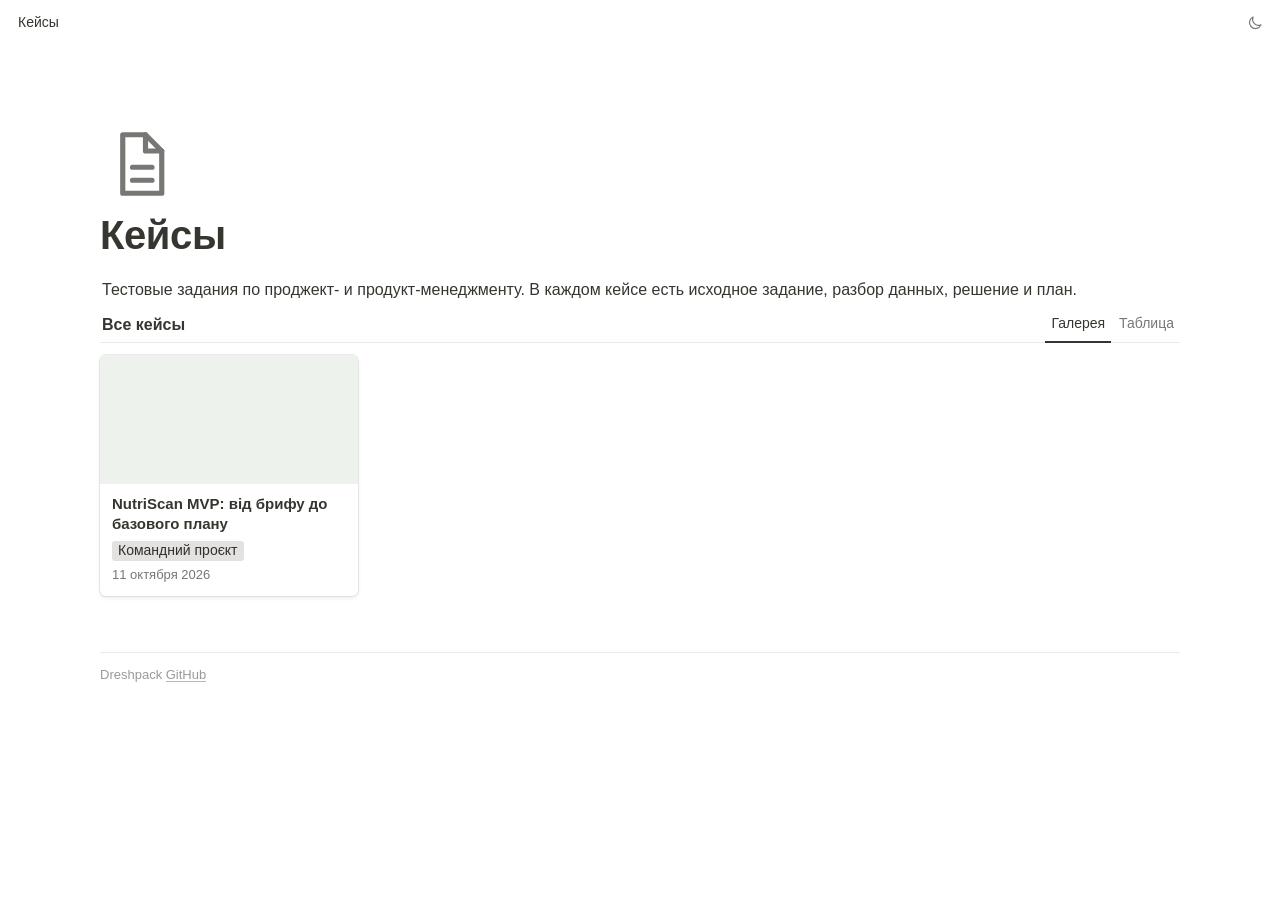
==== index.html @ 2cac2e12 "Кейс NutriScan MVP: обзор і чотири домашні завдання Co-Authored-By: Claude Opus 5.5 <noreply@anthrop" ====
<!doctype html>
<html lang="ru">
<head>
<meta charset="utf-8">
<meta name="viewport" content="width=device-width, initial-scale=1">
<title>Кейсы · Dreshpack</title>
<meta name="description" content="Тестовые задания по проджект- и продукт-менеджменту.">
<meta name="robots" content="noindex">
<meta property="og:title" content="Кейсы">
<meta property="og:description" content="Тестовые задания по проджект- и продукт-менеджменту.">
<link rel="icon" href="data:image/svg+xml,%3Csvg xmlns='http://www.w3.org/2000/svg' viewBox='0 0 24 24' fill='none' stroke='%23787774' stroke-width='2' stroke-linecap='round' stroke-linejoin='round'%3E%3Cpath d='M7 3h7l5 5v13H7z'/%3E%3Cpath d='M14 3v5h5'/%3E%3C/svg%3E">
<link rel="stylesheet" href="assets/case.css">
<script>try{var t=localStorage.getItem("case-theme");if(t==="dark"||t==="light")document.documentElement.setAttribute("data-theme",t)}catch(e){}</script>
<script defer src="assets/case.js"></script>
</head>
<body>
<header class="topbar">
  <nav class="crumbs" aria-label="Навигация"><span aria-current="page">Кейсы</span></nav>
  <button class="icon-btn" type="button" data-theme-toggle aria-label="Тёмная тема"></button>
</header>
<main class="page wide">
  <div class="page-icon c-gray" data-icon="doc"></div>
  <h1 class="page-title">Кейсы</h1>
  <article class="page-body">
    <p>Тестовые задания по проджект- и продукт-менеджменту. В каждом кейсе есть исходное задание, разбор данных, решение и план.</p>
    <section data-views>
      <div class="db-head">
        <div class="db-title">Все кейсы</div>
        <div class="db-views" role="group" aria-label="Представления">
          <button type="button" data-view-btn="gallery" aria-pressed="true">Галерея</button>
          <button type="button" data-view-btn="table" aria-pressed="false">Таблица</button>
        </div>
      </div>
      <div data-view="gallery"><div class="gallery">
<a class="gallery-card" href="nutriscan/"><div class="gallery-cover"><div style="width:100%;height:100%;background:var(--bg-green)"></div></div><div class="gallery-body"><div class="gallery-title">NutriScan MVP: від брифу до базового плану</div><div class="gallery-meta"><span class="tag" data-color="gray">Командний проєкт</span><span>11 октября 2026</span></div></div></a>
      </div></div>
      <div data-view="table" hidden><div class="db"><div class="db-scroll"><table>
        <thead><tr><th>Кейс</th><th>Роль</th><th>Компания</th><th>Темы</th><th aria-sort="descending">Дата</th></tr></thead>
        <tbody>
<tr><td class="title"><a href="nutriscan/">NutriScan MVP: від брифу до базового плану</a></td><td><span class="tag" data-color="gray">Командний проєкт</span></td><td>Курс DAO PM UA 027</td><td><span class="tag">Lean Canvas</span> <span class="tag">Traceability</span> <span class="tag">WBS і Gantt</span> <span class="tag">Roadmap</span> </td><td data-value="20261011">11 октября 2026</td></tr>
        </tbody></table></div><div class="db-foot"></div></div></div>
    </section>
    <footer class="page-foot">Dreshpack <a href="https://github.com/Dreshpack">GitHub</a></footer>
  </article>
</main>
</body>
</html>
---- assets/case.css ----
/* Рабочее пространство — общий стиль всех страниц кейсов.
   Похож на публичную страницу Notion: обложка, свойства страницы, блоки, таблицы-базы.
   Цвета только через токены ниже; тёмная тема переопределяет токены. */

:root{
  --bg:#FFFFFF; --fg:#37352F; --muted:#787774; --faint:#9B9A97;
  --line:#E9E9E7; --line-strong:#D3D2CE; --hover:rgba(55,53,47,.06); --pressed:rgba(55,53,47,.12);
  --surface:#F7F7F5; --callout:#F1F1EF; --card:#FFFFFF;
  --card-shadow:0 0 0 1px rgba(15,15,15,.08),0 2px 4px rgba(15,15,15,.08);
  --code-bg:rgba(135,131,120,.15); --code-fg:#EB5757;
  --link-line:rgba(55,53,47,.35); --accent:#2383E2; --on-accent:#FFFFFF; --select:rgba(35,131,226,.14);

  --c-default:#37352F; --c-gray:#787774; --c-brown:#9F6B53; --c-orange:#D9730D; --c-yellow:#CB912F;
  --c-green:#448361; --c-blue:#337EA9; --c-purple:#9065B0; --c-pink:#C14C8A; --c-red:#D44C47;

  --tag-fg-default:#32302C; --tag-default:#E3E2E0;
  --tag-gray:#E3E2E0; --tag-brown:#EEE0DA; --tag-orange:#FADEC9; --tag-yellow:#FDECC8; --tag-green:#DBEDDB;
  --tag-blue:#D3E5EF; --tag-purple:#E8DEEE; --tag-pink:#F5E0E9; --tag-red:#FFE2DD;
  --tag-fg-gray:#32302C; --tag-fg-brown:#442A1E; --tag-fg-orange:#49290E; --tag-fg-yellow:#402C1B; --tag-fg-green:#1C3829;
  --tag-fg-blue:#183347; --tag-fg-purple:#412454; --tag-fg-pink:#4C2337; --tag-fg-red:#5D1715;

  --bg-gray:#F1F1EF; --bg-brown:#F4EEEE; --bg-orange:#FBECDD; --bg-yellow:#FBF3DB; --bg-green:#EDF3EC;
  --bg-blue:#E7F3F8; --bg-purple:#F6F3F9; --bg-pink:#FAF1F5; --bg-red:#FDEBEC;

  --sticky-bg:#F7E07A; --sticky-light-bg:#FFF4B8; --sticky-fg:#33300E;
  --font:ui-sans-serif,-apple-system,BlinkMacSystemFont,"Segoe UI Variable Text","Segoe UI",Helvetica,Arial,sans-serif;
  --font-serif:"Lyon-Text",Georgia,ui-serif,serif;
  --font-mono:"SFMono-Regular",Menlo,Consolas,"PT Mono","Liberation Mono",Courier,monospace;
  --page:708px; --page-wide:1080px; --gutter:96px;
  color-scheme:light;
}
/* Тёмная тема включается только кнопкой в шапке: по умолчанию стиль светлый, как выбран. */
:root[data-theme="dark"]{
  --bg:#191919; --fg:#D4D4D4; --muted:#9B9B9B; --faint:#7F7F7F;
  --line:#2F2F2F; --line-strong:#3F3F3F; --hover:rgba(255,255,255,.055); --pressed:rgba(255,255,255,.1);
  --surface:#202020; --callout:#252525; --card:#252525;
  --card-shadow:0 0 0 1px rgba(255,255,255,.08),0 2px 4px rgba(0,0,0,.3);
  --code-bg:rgba(135,131,120,.15); --code-fg:#FF7369;
  --link-line:rgba(255,255,255,.35); --select:rgba(35,131,226,.28);
  --c-default:#D4D4D4; --c-gray:#9B9B9B; --c-brown:#BA856F; --c-orange:#C77D48; --c-yellow:#CA9849;
  --c-green:#529E72; --c-blue:#379AD3; --c-purple:#9D68D3; --c-pink:#D15796; --c-red:#DF5452;
  --tag-fg-default:#E6E6E5; --tag-default:#373737;
  --tag-gray:#5A5A5A; --tag-brown:#603B2C; --tag-orange:#854C1D; --tag-yellow:#89632A; --tag-green:#2B593F;
  --tag-blue:#28456C; --tag-purple:#492F64; --tag-pink:#69314C; --tag-red:#6E3630;
  --tag-fg-gray:#E6E6E5; --tag-fg-brown:#E6E6E5; --tag-fg-orange:#E6E6E5; --tag-fg-yellow:#E6E6E5; --tag-fg-green:#E6E6E5;
  --tag-fg-blue:#E6E6E5; --tag-fg-purple:#E6E6E5; --tag-fg-pink:#E6E6E5; --tag-fg-red:#E6E6E5;
  --bg-gray:#2F2F2F; --bg-brown:#4A3228; --bg-orange:#5C3B23; --bg-yellow:#564328; --bg-green:#243D30;
  --bg-blue:#143A4E; --bg-purple:#3C2D49; --bg-pink:#4E2C3C; --bg-red:#522E2A;
  color-scheme:dark;
}

*,*::before,*::after{box-sizing:border-box}
html{-webkit-text-size-adjust:100%}
body{margin:0;background:var(--bg);color:var(--fg);font:16px/1.5 var(--font);-webkit-font-smoothing:antialiased}
::selection{background:var(--select)}
:focus-visible{outline:2px solid var(--accent);outline-offset:2px;border-radius:3px}
img{max-width:100%}
[hidden]{display:none!important}
@media (prefers-reduced-motion: reduce){*{transition:none!important;animation:none!important}}

/* top bar */
.topbar{position:sticky;top:0;z-index:20;height:45px;display:flex;align-items:center;justify-content:space-between;gap:8px;padding:0 12px;background:var(--bg);font-size:14px}
.crumbs{display:flex;align-items:center;gap:2px;min-width:0}
.crumbs a,.crumbs span{display:inline-flex;align-items:center;gap:6px;padding:2px 6px;border-radius:4px;color:var(--fg);text-decoration:none;white-space:nowrap;overflow:hidden;text-overflow:ellipsis;min-width:0}
.crumbs a:hover{background:var(--hover)}
.crumbs a{flex:none}
.crumbs .sep{color:var(--faint);padding:0 1px}
.crumbs img,.crumbs svg{width:18px;height:18px;flex:none;border-radius:3px}
.icon-btn{display:inline-grid;place-items:center;width:28px;height:28px;border:0;border-radius:4px;background:none;color:var(--muted);cursor:pointer}
.icon-btn:hover{background:var(--hover);color:var(--fg)}
.icon-btn svg{width:18px;height:18px}

/* cover and page header */
.cover{height:min(30vh,36vw);min-height:110px;max-height:280px;background:var(--surface);overflow:hidden}
.cover img{display:block;width:100%;height:100%;object-fit:cover}
.page{max-width:calc(var(--page) + 2 * var(--gutter));margin:0 auto;padding:0 var(--gutter) 120px}
.page.wide{max-width:calc(var(--page-wide) + 2 * var(--gutter))}
@media (max-width:900px){:root{--gutter:24px}}
@media (max-width:480px){:root{--gutter:16px}}
.page-icon{display:block;width:78px;height:78px;margin:80px 0 8px;border-radius:6px}
.cover + .page .page-icon{margin-top:-40px;position:relative}
.page-icon svg,.page-icon img{width:100%;height:100%;display:block;border-radius:6px}
.page-title{font-size:40px;line-height:1.2;font-weight:700;margin:6px 0 4px;letter-spacing:-.01em;text-wrap:balance;overflow-wrap:anywhere}
.cover + .page .page-title,.page-icon + .page-title{margin-top:4px}
.page > .page-title:first-child{margin-top:80px}
@media (max-width:600px){.page-title{font-size:32px}}

/* page properties */
.props{margin:10px 0 0;padding:0 0 12px;border-bottom:1px solid var(--line);font-size:14px}
.prop{display:grid;grid-template-columns:minmax(110px,160px) minmax(0,1fr);align-items:start;min-height:34px}
.prop dt{display:flex;align-items:center;gap:6px;color:var(--muted);padding:6px 6px 6px 2px}
.prop dt svg{width:16px;height:16px;flex:none;opacity:.8}
.prop dd{margin:0;padding:6px 8px;display:flex;flex-wrap:wrap;gap:4px 6px;align-items:center;min-width:0}
.prop dd a{color:var(--fg)}

/* blocks */
.page-body{padding-top:12px}
.page-body p{margin:2px 0;padding:3px 2px;max-width:100%}
.page-body h2,.page-body h3,.page-body h4{font-weight:600;line-height:1.3;margin:1.6em 0 4px;padding:3px 2px;text-wrap:balance;scroll-margin-top:56px}
.page-body h2{font-size:24px}
.page-body h3{font-size:20px;margin-top:1.2em}
.page-body h4{font-size:16px;margin-top:1em}
.page-body > :first-child{margin-top:0}
.page-body ul,.page-body ol{margin:2px 0;padding-left:1.7em}
.page-body li{padding:3px 0}
.page-body li::marker{color:var(--fg)}
.page-body ul ul{list-style-type:circle}
.page-body ul ul ul{list-style-type:square}
.muted{color:var(--muted)}
.small{font-size:14px}
a{color:inherit;text-decoration:underline;text-decoration-color:var(--link-line);text-underline-offset:2px}
a:hover{text-decoration-color:currentColor}
code{font-family:var(--font-mono);font-size:85%;background:var(--code-bg);color:var(--code-fg);border-radius:4px;padding:.2em .4em}
pre.code{font-family:var(--font-mono);font-size:14px;background:var(--surface);border-radius:4px;padding:28px 24px;overflow-x:auto;line-height:1.6;tab-size:2}
mark{background:var(--bg-yellow);color:inherit;border-radius:2px;padding:0 1px}
.c-gray{color:var(--c-gray)} .c-brown{color:var(--c-brown)} .c-orange{color:var(--c-orange)} .c-yellow{color:var(--c-yellow)}
.c-green{color:var(--c-green)} .c-blue{color:var(--c-blue)} .c-purple{color:var(--c-purple)} .c-pink{color:var(--c-pink)} .c-red{color:var(--c-red)}
hr{border:0;border-top:1px solid var(--line);margin:14px 2px}
blockquote{margin:6px 0;padding:3px 2px 3px 14px;border-left:3px solid currentColor;font-size:1.2em;line-height:1.5}
blockquote p{margin:0;padding:0}
blockquote cite{display:block;margin-top:6px;font-size:14px;font-style:normal;color:var(--muted)}

/* callout */
.callout{display:flex;gap:10px;margin:6px 0;padding:16px 16px 16px 12px;border-radius:4px;background:var(--callout)}
.callout-icon{flex:none;width:22px;height:22px;margin-top:1px;color:var(--fg)}
.callout-icon svg{width:22px;height:22px;display:block}
.callout-body{min-width:0;flex:1}
.callout-body > *{margin:0;padding:0}
.callout-body > * + *{margin-top:6px}
.callout[data-color="gray"]{background:var(--bg-gray)} .callout[data-color="brown"]{background:var(--bg-brown)}
.callout[data-color="orange"]{background:var(--bg-orange)} .callout[data-color="yellow"]{background:var(--bg-yellow)}
.callout[data-color="green"]{background:var(--bg-green)} .callout[data-color="blue"]{background:var(--bg-blue)}
.callout[data-color="purple"]{background:var(--bg-purple)} .callout[data-color="pink"]{background:var(--bg-pink)}
.callout[data-color="red"]{background:var(--bg-red)}

/* toggle */
details.toggle{margin:2px 0}
details.toggle > summary{display:flex;align-items:flex-start;gap:4px;padding:3px 2px;cursor:pointer;list-style:none;border-radius:4px}
details.toggle > summary::-webkit-details-marker{display:none}
details.toggle > summary::before{content:"";flex:none;width:22px;height:24px;background:currentColor;
  -webkit-mask:url("data:image/svg+xml,%3Csvg xmlns='http://www.w3.org/2000/svg' viewBox='0 0 24 24'%3E%3Cpath d='M9 7l6 5-6 5z'/%3E%3C/svg%3E") center/18px no-repeat;
  mask:url("data:image/svg+xml,%3Csvg xmlns='http://www.w3.org/2000/svg' viewBox='0 0 24 24'%3E%3Cpath d='M9 7l6 5-6 5z'/%3E%3C/svg%3E") center/18px no-repeat;
  transition:transform .15s ease}
details.toggle[open] > summary::before{transform:rotate(90deg)}
details.toggle > summary:hover{background:var(--hover)}
details.toggle > .toggle-body{padding-left:26px}
details.toggle.h2 > summary{font-size:24px;font-weight:600;margin-top:1.4em}
details.toggle.h3 > summary{font-size:20px;font-weight:600;margin-top:1em}

/* columns */
.columns{display:grid;grid-template-columns:repeat(var(--cols,2),minmax(0,1fr));gap:8px 46px;margin:4px 0}
@media (max-width:720px){.columns{grid-template-columns:minmax(0,1fr)}}

/* table of contents */
nav.toc{margin:4px 0}
nav.toc a{display:block;padding:4px 2px;color:var(--muted);text-decoration:underline;text-decoration-color:var(--line-strong);font-size:14px;border-radius:3px}
nav.toc a:hover{background:var(--hover)}
nav.toc a.lvl-3{padding-left:24px}

/* images */
figure{margin:8px 0}
figure.image img{display:block;border-radius:4px;width:100%;height:auto}
figcaption{font-size:14px;color:var(--muted);padding:6px 2px 0}

/* tags and status */
.tag{display:inline-flex;align-items:center;height:20px;padding:0 6px;border-radius:3px;font-size:14px;line-height:1.2;white-space:nowrap;background:var(--tag-default);color:var(--tag-fg-default)}
.tag[data-color="gray"]{background:var(--tag-gray);color:var(--tag-fg-gray)}
.tag[data-color="brown"]{background:var(--tag-brown);color:var(--tag-fg-brown)}
.tag[data-color="orange"]{background:var(--tag-orange);color:var(--tag-fg-orange)}
.tag[data-color="yellow"]{background:var(--tag-yellow);color:var(--tag-fg-yellow)}
.tag[data-color="green"]{background:var(--tag-green);color:var(--tag-fg-green)}
.tag[data-color="blue"]{background:var(--tag-blue);color:var(--tag-fg-blue)}
.tag[data-color="purple"]{background:var(--tag-purple);color:var(--tag-fg-purple)}
.tag[data-color="pink"]{background:var(--tag-pink);color:var(--tag-fg-pink)}
.tag[data-color="red"]{background:var(--tag-red);color:var(--tag-fg-red)}
.status{border-radius:10px;padding:0 8px 0 7px;gap:5px}
.status::before{content:"";width:8px;height:8px;border-radius:50%;background:currentColor;opacity:.75}

/* metrics */
.metrics{display:grid;grid-template-columns:repeat(auto-fit,minmax(170px,1fr));gap:8px;margin:8px 0}
.metric{background:var(--surface);border-radius:4px;padding:12px 14px;min-width:0}
.metric-label{font-size:14px;color:var(--muted)}
.metric-value{font-size:28px;font-weight:600;line-height:1.25;margin:2px 0;font-variant-numeric:tabular-nums}
.metric-note{font-size:13px;color:var(--muted)}
.metric-note[data-trend="bad"]{color:var(--c-red)}
.metric-note[data-trend="good"]{color:var(--c-green)}

/* database */
.db{margin:12px 0 8px}
.db-head{display:flex;flex-wrap:wrap;align-items:center;justify-content:space-between;gap:6px 16px;border-bottom:1px solid var(--line);margin-bottom:0}
.db-title{font-size:16px;font-weight:600;padding:4px 2px}
.db-views{display:flex;flex-wrap:wrap;gap:2px}
.db-views button{font:inherit;font-size:14px;color:var(--muted);background:none;border:0;padding:6px 6px 7px;margin-bottom:-1px;border-bottom:2px solid transparent;cursor:pointer;border-radius:4px 4px 0 0}
.db-views button:hover{background:var(--hover)}
.db-views button[aria-pressed="true"]{color:var(--fg);border-bottom-color:var(--fg)}
.db-scroll{overflow-x:auto}
.db table{width:100%;border-collapse:collapse;font-size:14px;min-width:560px}
.db th,.db td{border:1px solid var(--line);padding:7px 8px;text-align:left;vertical-align:top}
.db th{color:var(--muted);font-weight:400;white-space:nowrap;padding:0;border-top:0}
.db th > button,.db th > span{display:flex;align-items:center;gap:4px;width:100%;font:inherit;color:inherit;background:none;border:0;padding:7px 8px;text-align:inherit;cursor:pointer}
.db th > span{cursor:default}
.db th > button:hover{background:var(--hover)}
.db th.num > button{justify-content:flex-end}
.db th[aria-sort="ascending"] > button::after{content:"↑";color:var(--fg)}
.db th[aria-sort="descending"] > button::after{content:"↓";color:var(--fg)}
.db th:first-child,.db td:first-child{border-left:0}
.db th:last-child,.db td:last-child{border-right:0}
.db td.title{font-weight:500}
.db td.num,.db th.num{text-align:right;font-variant-numeric:tabular-nums;white-space:nowrap}
.db tbody tr:hover td{background:var(--hover)}
.db td .bar{display:inline-block;height:6px;border-radius:3px;background:var(--c-blue);vertical-align:middle;margin-right:8px;opacity:.75}
.db-foot{font-size:12px;color:var(--faint);padding:6px 8px;letter-spacing:.02em}
.db-empty{padding:16px 8px;color:var(--muted);font-size:14px}

/* board */
.board{display:flex;gap:12px;overflow-x:auto;padding:8px 0 12px;align-items:flex-start}
.board-col{flex:1 0 210px;max-width:300px;border-radius:6px;padding:6px}
.board-col[data-color="gray"]{background:var(--bg-gray)} .board-col[data-color="blue"]{background:var(--bg-blue)}
.board-col[data-color="green"]{background:var(--bg-green)} .board-col[data-color="yellow"]{background:var(--bg-yellow)}
.board-col[data-color="orange"]{background:var(--bg-orange)} .board-col[data-color="red"]{background:var(--bg-red)}
.board-col[data-color="purple"]{background:var(--bg-purple)} .board-col[data-color="pink"]{background:var(--bg-pink)}
.board-col[data-color="brown"]{background:var(--bg-brown)}
.board-col-head{display:flex;align-items:center;gap:8px;padding:4px 4px 8px;font-size:14px}
.board-col-head .count{color:var(--muted)}
.board-card{background:var(--card);border-radius:4px;box-shadow:var(--card-shadow);padding:8px 10px;margin-bottom:8px;font-size:14px}
.board-card-title{font-weight:500;margin-bottom:4px}
.board-card .meta{display:flex;flex-wrap:wrap;gap:4px;color:var(--muted);font-size:13px}

/* chart */
figure.chart{margin:12px 0}
.chart-title{font-size:16px;font-weight:600;padding:3px 2px}
.chart-sub{font-size:14px;color:var(--muted);padding:0 2px 6px}
.chart-legend{display:flex;flex-wrap:wrap;gap:4px;margin:2px 0 6px}
.chart-legend button{display:inline-flex;align-items:center;gap:6px;font:inherit;font-size:14px;color:var(--fg);background:none;border:0;border-radius:4px;padding:3px 8px 3px 6px;cursor:pointer}
.chart-legend button:hover{background:var(--hover)}
.chart-legend button[aria-pressed="false"]{color:var(--faint)}
.chart-legend .sw{width:10px;height:10px;border-radius:2px;flex:none}
.chart-legend button[aria-pressed="false"] .sw{background:transparent!important;box-shadow:inset 0 0 0 1.5px var(--line-strong)}
.chart-plot{position:relative;width:100%}
.chart-plot svg{display:block;width:100%;height:auto;overflow:visible;font-family:var(--font)}
.chart-plot:focus-visible{outline-offset:6px}
.chart-tip{position:absolute;z-index:3;pointer-events:none;background:var(--card);color:var(--fg);box-shadow:var(--card-shadow);border-radius:6px;padding:8px 10px;font-size:13px;line-height:1.5;white-space:nowrap;transform:translate(-50%,calc(-100% - 10px))}
.chart-tip .row{display:flex;align-items:center;gap:8px}
.chart-tip .row b{margin-left:auto;padding-left:14px;font-weight:600;font-variant-numeric:tabular-nums}
.chart-tip .sw{width:8px;height:8px;border-radius:2px}
.chart-hint{font-size:13px;color:var(--faint);padding:4px 2px 0}

/* timeline */
.timeline{margin:12px 0}
.tl-scroll{overflow-x:auto}
.tl{min-width:640px;font-size:14px}
.tl-head,.tl-row{display:grid;grid-template-columns:var(--tl-label,200px) minmax(0,1fr)}
.tl-head{height:30px;align-items:center;border-bottom:1px solid var(--line);color:var(--muted);font-size:13px}
.tl-scale{position:relative;height:100%}
.tl-scale span{position:absolute;top:6px;white-space:nowrap}
.tl-body{position:relative}
.tl-row{border-bottom:1px solid var(--line);align-items:center}
.tl-label{padding:8px 12px 8px 2px;min-width:0}
.tl-track{position:relative;height:44px}
.tl-grid{position:absolute;top:0;bottom:0;border-left:1px solid var(--line);pointer-events:none}
.tl-today{position:absolute;top:0;bottom:0;border-left:2px solid var(--c-red);pointer-events:none;z-index:1}
.tl-today::before{content:"";position:absolute;top:-4px;left:-5px;width:8px;height:8px;border-radius:50%;background:var(--c-red)}
.tl-bar{position:absolute;top:9px;height:26px;display:flex;align-items:center;padding:0 8px;border:0;border-radius:4px;background:var(--card);box-shadow:var(--card-shadow);color:var(--fg);font:inherit;font-size:13px;white-space:nowrap;overflow:hidden;text-overflow:ellipsis;cursor:pointer;text-align:left;min-width:8px}
.tl-bar::before{content:"";flex:none;width:3px;align-self:stretch;margin:5px 7px 5px -3px;border-radius:2px;background:var(--bar-color,var(--c-gray))}
.tl-bar:hover{background:var(--surface)}
.tl-bar[aria-pressed="true"]{box-shadow:0 0 0 2px var(--accent)}
.tl-detail{margin-top:10px;padding:12px 14px;background:var(--surface);border-radius:4px;font-size:14px}
.tl-detail .name{font-weight:600}
.tl-detail .meta{display:flex;flex-wrap:wrap;gap:4px 12px;align-items:center;color:var(--muted);margin:4px 0}
.tl-legend{display:flex;flex-wrap:wrap;gap:14px;margin-top:8px;font-size:13px;color:var(--muted)}
.tl-legend span{display:inline-flex;align-items:center;gap:6px}
.tl-legend i{width:10px;height:10px;border-radius:2px;display:inline-block}

/* mermaid */
.diagram{margin:12px 0;padding:16px;background:var(--surface);border-radius:4px;overflow-x:auto}
.diagram .mermaid{margin:0;background:none;text-align:center;font-family:var(--font)}
.diagram figcaption{padding-top:10px}

/* gallery (home page) */
.gallery{display:grid;grid-template-columns:repeat(auto-fill,minmax(240px,1fr));gap:16px;margin:12px 0}
.gallery-card{display:flex;flex-direction:column;border-radius:6px;overflow:hidden;background:var(--card);box-shadow:var(--card-shadow);color:inherit;text-decoration:none;transition:background .12s}
.gallery-card:hover{background:var(--surface)}
.gallery-cover{aspect-ratio:16/8;background:var(--surface);overflow:hidden;max-width:100%}
.gallery-cover img{width:100%;height:100%;object-fit:cover;display:block}
.gallery-body{padding:10px 12px 12px;display:flex;flex-direction:column;gap:6px;font-size:14px}
.gallery-title{font-weight:600;font-size:15px;line-height:1.35}
.gallery-meta{display:flex;flex-wrap:wrap;gap:4px 6px;align-items:center;color:var(--muted);font-size:13px}

/* блок с текстом задания: визуально отделён от выполнения */
details.task{margin:8px 0;background:var(--bg-gray);border-radius:4px;padding:2px 8px}
details.task > summary{color:var(--muted);font-size:14px;font-weight:500;padding:6px 2px}
details.task > summary .tag{margin-left:6px}
details.task > .toggle-body{padding:0 4px 10px 26px;font-size:15px}
details.task blockquote{font-size:1em;border-left-color:var(--line-strong)}
.verbatim-note{font-size:13px;color:var(--faint);padding:2px 2px 0}
.legend-row{display:flex;flex-wrap:wrap;gap:6px 14px;align-items:center;font-size:14px;color:var(--muted)}

/* Lean Canvas стикерами, как на доске */
.lean{display:grid;grid-template-columns:repeat(10,minmax(0,1fr));gap:6px;margin:10px 0;font-size:12.5px;line-height:1.35}
.lean-cell{background:var(--card);box-shadow:var(--card-shadow);border-radius:4px;padding:10px;min-width:0;display:flex;flex-direction:column;gap:8px}
.lean-cell h4{margin:0;font-size:13px;font-weight:600;padding:0}
.lean-cell .sub{margin:6px 0 0;font-size:12px;color:var(--muted);font-weight:600}
.lean-stickies{display:flex;flex-wrap:wrap;gap:6px}
.sticky{flex:1 1 92px;min-height:64px;max-width:100%;background:var(--sticky-bg);color:var(--sticky-fg);padding:7px 8px;box-shadow:0 1px 2px rgba(0,0,0,.12);overflow-wrap:anywhere}
.sticky.light{background:var(--sticky-light-bg)}
.lean .problem{grid-column:1/3;grid-row:1/3}
.lean .solution{grid-column:3/5;grid-row:1}
.lean .metrics-cell{grid-column:3/5;grid-row:2}
.lean .uvp{grid-column:5/7;grid-row:1/3}
.lean .advantage{grid-column:7/9;grid-row:1}
.lean .channels{grid-column:7/9;grid-row:2}
.lean .segments{grid-column:9/11;grid-row:1/3}
.lean .cost{grid-column:1/6;grid-row:3}
.lean .revenue{grid-column:6/11;grid-row:3}
.lean .empty{color:var(--faint);font-style:italic}
@media (max-width:900px){
  .lean{grid-template-columns:minmax(0,1fr)}
  .lean > .lean-cell{grid-column:auto;grid-row:auto}
}

/* матрица 2×2 */
.matrix{display:grid;grid-template-columns:110px minmax(0,1fr) minmax(0,1fr);gap:4px;margin:10px 0;font-size:13px;max-width:620px}
.matrix .axis{display:flex;align-items:center;justify-content:center;text-align:center;color:var(--muted);padding:6px;background:var(--surface);border-radius:4px}
.matrix .cell{min-height:96px;background:var(--surface);border-radius:4px;padding:8px;display:flex;flex-wrap:wrap;align-content:flex-start;gap:4px}
.matrix .cell.hot{background:var(--bg-purple)}
.matrix .cell.warm{background:var(--bg-green)}
.matrix .cell .tag{white-space:normal;height:auto;min-height:20px;padding:2px 6px}
.matrix .corner{background:none}

/* переписка: вопрос и ответ рядом */
.thread{display:grid;grid-template-columns:minmax(0,1fr) minmax(0,1fr);gap:10px;margin:6px 0}
.thread .msg{background:var(--surface);border-radius:4px;padding:10px 12px;font-size:14px;line-height:1.5;min-width:0;overflow-wrap:anywhere}
.thread .msg.client{background:var(--bg-gray)}
.thread .msg-head{display:flex;flex-wrap:wrap;gap:6px;align-items:center;margin-bottom:6px;font-size:13px;color:var(--muted)}
.thread .msg p{margin:0 0 6px;padding:0}
@media (max-width:720px){.thread{grid-template-columns:minmax(0,1fr)}}

/* ---------- раскладка для компьютера: оглавление слева, текст для чтения, данные на всю ширину ---------- */
.page.layout{max-width:1380px;padding:0 48px 120px;--text:740px}
.layout-grid{display:block}
.side{display:none}
@media (min-width:1100px){
  .layout-grid{display:grid;grid-template-columns:220px minmax(0,1fr);column-gap:56px;align-items:start}
  .side{display:block;position:sticky;top:61px;max-height:calc(100vh - 80px);overflow:auto;padding:28px 0 24px;scrollbar-width:thin}
  .side .side-title{font-size:12px;font-weight:600;color:var(--faint);letter-spacing:.04em;text-transform:uppercase;padding:0 8px 6px}
  .side nav.toc a{color:var(--muted);text-decoration:none;padding:5px 8px;border-radius:4px;line-height:1.35}
  .side nav.toc a.lvl-3{padding-left:20px;font-size:13px}
  .side nav.toc a[aria-current="true"]{color:var(--fg);background:var(--hover);font-weight:500}
  .layout .page-body > nav.toc{display:none}
  .layout .page-head{padding-left:276px}
}
@media (max-width:1099px){.page.layout{padding:0 var(--gutter) 96px}}
.layout .page-body > p,
.layout .page-body > ul,
.layout .page-body > ol,
.layout .page-body > blockquote,
.layout .page-body > .callout,
.layout .page-body > details.task,
.layout .page-body > h3,
.layout .page-body > h4,
.layout .page-body > .verbatim > p,
.layout .toggle-body > p,
.layout .toggle-body > ul,
.layout .toggle-body > ol{max-width:var(--text)}
.layout .page-body > h2.section{margin-top:72px;padding-top:28px;border-top:1px solid var(--line);font-size:30px;letter-spacing:-.01em}
.layout .page-body > h2.section .eyebrow{display:block;font-size:13px;font-weight:500;color:var(--faint);letter-spacing:.02em;margin-bottom:4px}
.layout .page-body > h2{scroll-margin-top:64px}
.layout .page-body > h3{margin-top:2em}
.chips{display:flex;flex-wrap:wrap;gap:6px;margin:10px 0 6px}
.chips a{display:inline-flex;align-items:center;gap:6px;height:28px;padding:0 10px;border-radius:14px;background:var(--surface);box-shadow:inset 0 0 0 1px var(--line);color:var(--fg);text-decoration:none;font-size:13px}
.chips a:hover{background:var(--hover)}
.chips a::before{content:"";width:6px;height:6px;border-radius:50%;background:var(--c-gray)}
.layout .metrics{grid-template-columns:repeat(auto-fit,minmax(200px,1fr));gap:12px}
.layout .metric{padding:16px 18px}
.layout .metric-value{font-size:32px}

.summary-grid{display:grid;gap:12px;margin:8px 0 4px}
.summary-grid > div{min-width:0}
.summary-grid .callout{margin:0 0 10px}
.summary-grid .metrics{margin:0}
@media (min-width:1100px){
  .summary-grid{grid-template-columns:minmax(0,1.35fr) minmax(0,1fr);align-items:start}
  .summary-grid .metrics{grid-template-columns:repeat(2,minmax(0,1fr))}
}
.callout blockquote{font-size:1em}

/* многостраничный кейс: обзор + страницы разделов */
.page-eyebrow{font-size:14px;color:var(--muted);margin:2px 0 -2px}
.page.sub .page-icon{margin-top:48px}
.layout .page-body > h2{margin-top:2.2em}
@media (min-width:1100px){
  .side nav.pages{margin-bottom:22px}
  .side nav.pages a{display:block;padding:5px 8px;border-radius:4px;color:var(--muted);text-decoration:none;font-size:14px;line-height:1.35}
  .side nav.pages a:hover{background:var(--hover)}
  .side nav.pages a[aria-current="page"]{color:var(--fg);background:var(--hover);font-weight:600}
}
.hw-grid{display:grid;grid-template-columns:repeat(auto-fit,minmax(220px,1fr));gap:12px;margin:10px 0 8px}
.hw-card{display:flex;flex-direction:column;gap:6px;padding:16px 18px;border-radius:6px;background:var(--card);box-shadow:var(--card-shadow);color:inherit;text-decoration:none;transition:background .12s}
.hw-card:hover{background:var(--surface)}
.hw-num{font-size:12px;color:var(--faint);letter-spacing:.02em}
.hw-title{font-size:18px;font-weight:600;line-height:1.3}
.hw-text{font-size:14px;color:var(--muted);line-height:1.5;flex:1}
.hw-tags{display:flex;flex-wrap:wrap;gap:4px;margin-top:4px}
.hw-points{display:flex;flex-direction:column;gap:3px;font-size:13px;color:var(--fg);padding:8px 0 2px;border-top:1px solid var(--line);margin-top:4px}
.hw-points span::before{content:"";display:inline-block;width:5px;height:5px;border-radius:50%;background:var(--c-gray);margin:0 8px 2px 0;vertical-align:middle}
.pager{display:grid;grid-template-columns:1fr 1fr;gap:12px;margin:56px 0 0}
.pager a{display:flex;flex-direction:column;gap:2px;padding:12px 16px;border-radius:6px;box-shadow:inset 0 0 0 1px var(--line);color:var(--fg);text-decoration:none;font-weight:500}
.pager a:hover{background:var(--hover)}
.pager a span{font-size:12px;color:var(--faint);font-weight:400}
.pager .next{text-align:right;grid-column:2}
@media (max-width:600px){.pager{grid-template-columns:1fr}.pager .next{grid-column:1;text-align:left}}

/* просмотр картинки поверх страницы */
figure.image a{display:block;cursor:zoom-in}
dialog.lightbox{padding:0;margin:0;border:0;background:transparent;width:100vw;height:100vh;max-width:100vw;max-height:100vh;overflow:hidden}
dialog.lightbox::backdrop{background:rgba(15,15,15,.78)}
.lb-frame{position:absolute;inset:0;display:flex;align-items:center;justify-content:center;overflow:auto;padding:56px 24px 48px}
.lb-frame img{max-width:100%;max-height:100%;object-fit:contain;border-radius:4px;background:#FFFFFF;box-shadow:0 12px 40px rgba(0,0,0,.45);cursor:zoom-in}
.lb-frame.zoomed{display:block}
.lb-frame.zoomed img{max-width:none;max-height:none;cursor:zoom-out;margin:0 auto}
.lb-close{position:fixed;top:12px;right:16px;width:40px;height:40px;display:grid;place-items:center;border:0;border-radius:50%;background:rgba(255,255,255,.14);color:#FFFFFF;cursor:pointer}
.lb-close:hover{background:rgba(255,255,255,.26)}
.lb-close svg{width:22px;height:22px}
.lb-hint{position:fixed;left:50%;bottom:14px;transform:translateX(-50%);padding:5px 12px;border-radius:14px;background:rgba(0,0,0,.55);color:#FFFFFF;font-size:13px;white-space:nowrap;pointer-events:none}
@media (max-width:600px){.lb-hint{display:none}}

/* footer */
.page-foot{margin-top:56px;padding-top:12px;border-top:1px solid var(--line);font-size:13px;color:var(--faint)}

@media print{.topbar,.chart-legend,.db-views,.chart-hint{display:none}}
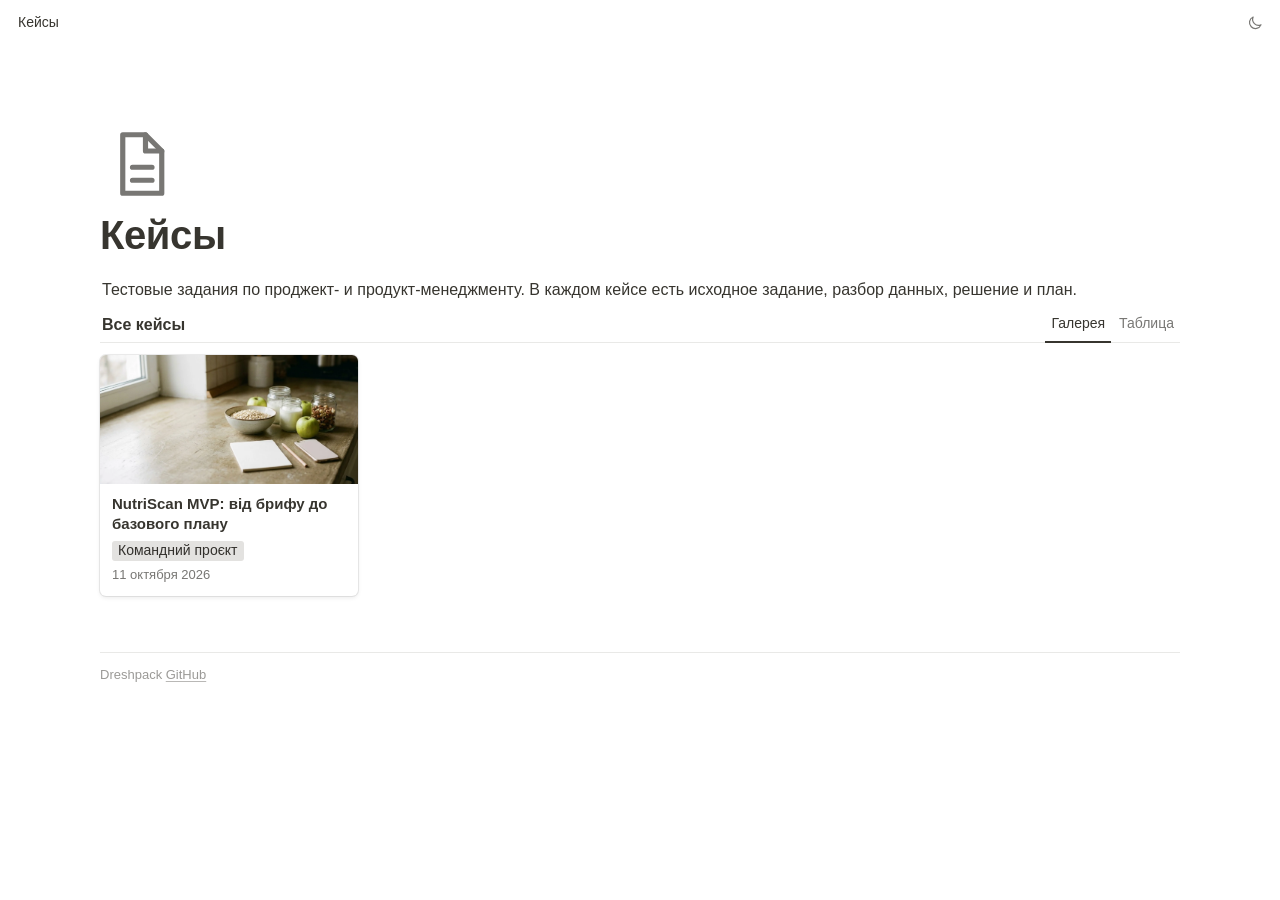
==== commit 50b83959: "NutriScan: обкладинка і превʼю для посилань Co-Authored-By: Claude Opus 5.5 <noreply@anthropic.com>" ====
--- a/index.html
+++ b/index.html
@@ -32,7 +32,7 @@
         </div>
       </div>
       <div data-view="gallery"><div class="gallery">
-<a class="gallery-card" href="nutriscan/"><div class="gallery-cover"><div style="width:100%;height:100%;background:var(--bg-green)"></div></div><div class="gallery-body"><div class="gallery-title">NutriScan MVP: від брифу до базового плану</div><div class="gallery-meta"><span class="tag" data-color="gray">Командний проєкт</span><span>11 октября 2026</span></div></div></a>
+<a class="gallery-card" href="nutriscan/"><div class="gallery-cover"><img src="nutriscan/img/cover.webp" alt="" loading="lazy"></div><div class="gallery-body"><div class="gallery-title">NutriScan MVP: від брифу до базового плану</div><div class="gallery-meta"><span class="tag" data-color="gray">Командний проєкт</span><span>11 октября 2026</span></div></div></a>
       </div></div>
       <div data-view="table" hidden><div class="db"><div class="db-scroll"><table>
         <thead><tr><th>Кейс</th><th>Роль</th><th>Компания</th><th>Темы</th><th aria-sort="descending">Дата</th></tr></thead>
--- a/assets/case.css
+++ b/assets/case.css
@@ -424,6 +424,11 @@
 .lb-hint{position:fixed;left:50%;bottom:14px;transform:translateX(-50%);padding:5px 12px;border-radius:14px;background:rgba(0,0,0,.55);color:#FFFFFF;font-size:13px;white-space:nowrap;pointer-events:none}
 @media (max-width:600px){.lb-hint{display:none}}
 
+.legend-list{list-style:none;padding:0;margin:8px 0 4px;font-size:13px;color:var(--muted)}
+.legend-list li{padding:2px 0}
+.legend-list .tag{margin-right:6px}
+.story-meta{display:flex;flex-wrap:wrap;gap:4px 8px;align-items:center;margin-top:2px}
+
 /* footer */
 .page-foot{margin-top:56px;padding-top:12px;border-top:1px solid var(--line);font-size:13px;color:var(--faint)}
 
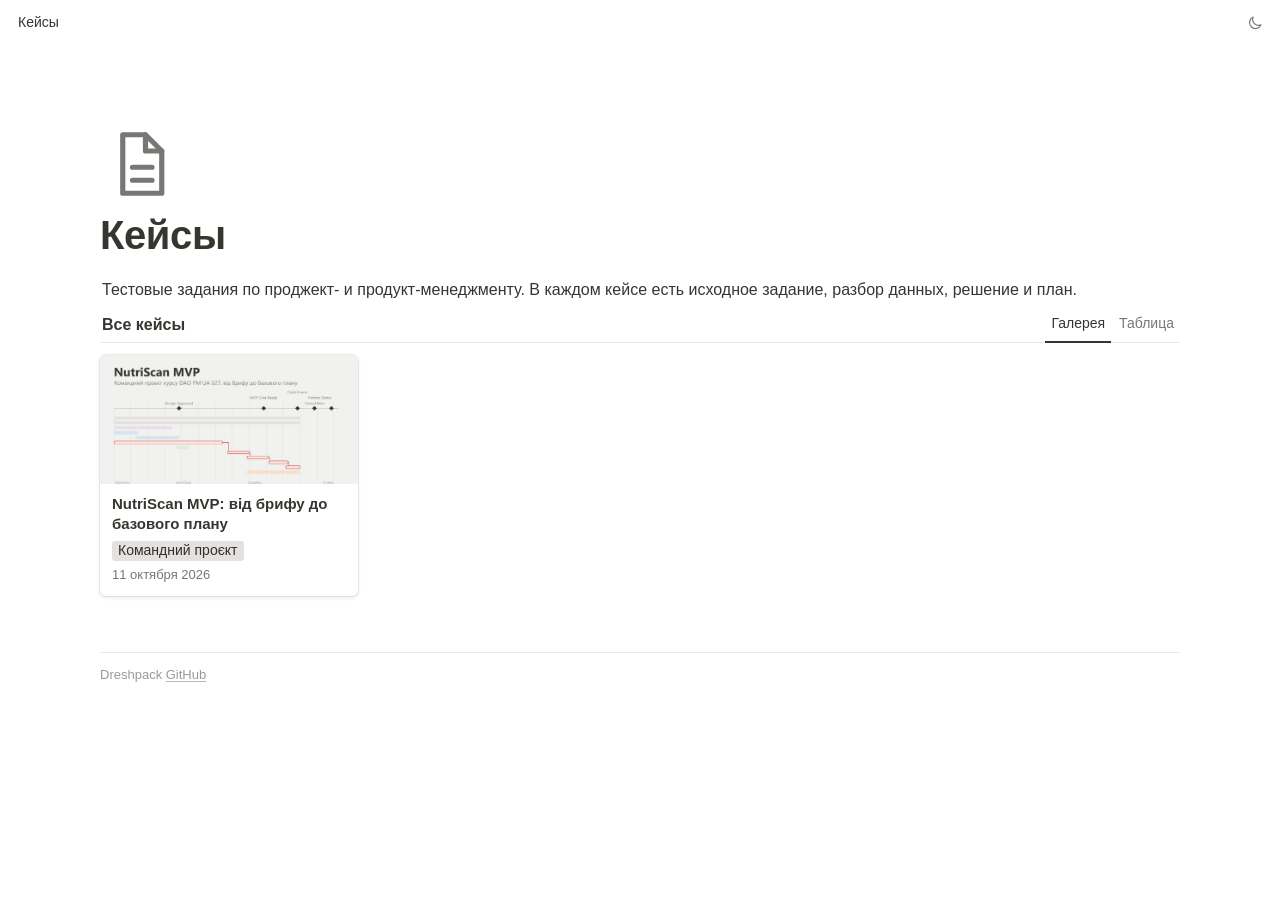
==== commit 55896760: "NutriScan: обкладинка в стилі документа, оновлені поля огляду Co-Authored-By: Claude Opus 5.5 <norep" ====
--- a/index.html
+++ b/index.html
@@ -32,7 +32,7 @@
         </div>
       </div>
       <div data-view="gallery"><div class="gallery">
-<a class="gallery-card" href="nutriscan/"><div class="gallery-cover"><img src="nutriscan/img/cover.webp" alt="" loading="lazy"></div><div class="gallery-body"><div class="gallery-title">NutriScan MVP: від брифу до базового плану</div><div class="gallery-meta"><span class="tag" data-color="gray">Командний проєкт</span><span>11 октября 2026</span></div></div></a>
+<a class="gallery-card" href="nutriscan/"><div class="gallery-cover"><img src="nutriscan/img/og.jpg" alt="" loading="lazy"></div><div class="gallery-body"><div class="gallery-title">NutriScan MVP: від брифу до базового плану</div><div class="gallery-meta"><span class="tag" data-color="gray">Командний проєкт</span><span>11 октября 2026</span></div></div></a>
       </div></div>
       <div data-view="table" hidden><div class="db"><div class="db-scroll"><table>
         <thead><tr><th>Кейс</th><th>Роль</th><th>Компания</th><th>Темы</th><th aria-sort="descending">Дата</th></tr></thead>
--- a/assets/case.css
+++ b/assets/case.css
@@ -73,6 +73,7 @@
 /* cover and page header */
 .cover{height:min(30vh,36vw);min-height:110px;max-height:280px;background:var(--surface);overflow:hidden}
 .cover img{display:block;width:100%;height:100%;object-fit:cover}
+.cover .cover-art{display:block;width:100%;height:100%}
 .page{max-width:calc(var(--page) + 2 * var(--gutter));margin:0 auto;padding:0 var(--gutter) 120px}
 .page.wide{max-width:calc(var(--page-wide) + 2 * var(--gutter))}
 @media (max-width:900px){:root{--gutter:24px}}
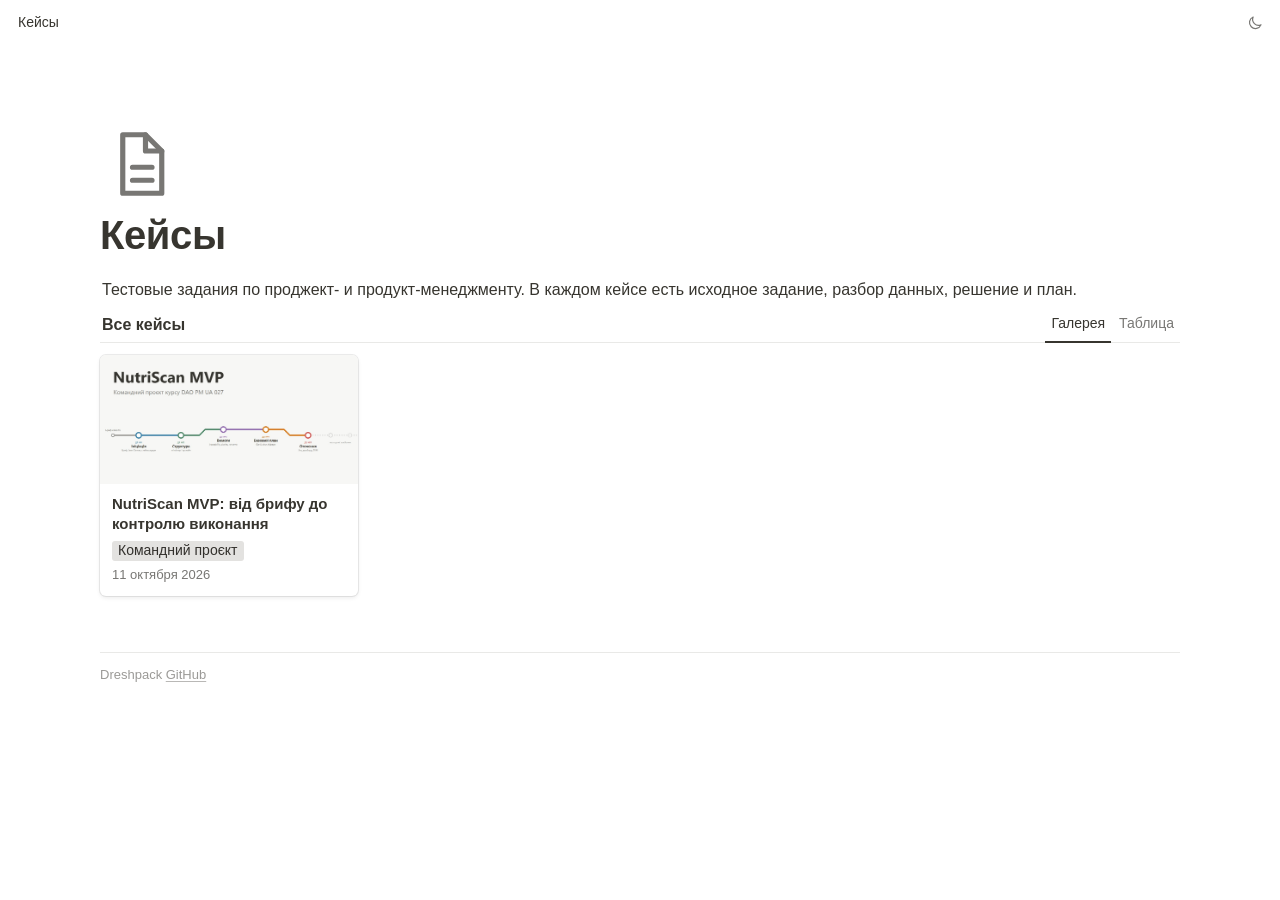
==== commit 2e37607d: "NutriScan: ДЗ №5 «Проєктне оточення», блоки «Що треба було здати» на сторінках ДЗ Co-Authored-By: Cl" ====
--- a/index.html
+++ b/index.html
@@ -9,9 +9,9 @@
 <meta property="og:title" content="Кейсы">
 <meta property="og:description" content="Тестовые задания по проджект- и продукт-менеджменту.">
 <link rel="icon" href="data:image/svg+xml,%3Csvg xmlns='http://www.w3.org/2000/svg' viewBox='0 0 24 24' fill='none' stroke='%23787774' stroke-width='2' stroke-linecap='round' stroke-linejoin='round'%3E%3Cpath d='M7 3h7l5 5v13H7z'/%3E%3Cpath d='M14 3v5h5'/%3E%3C/svg%3E">
-<link rel="stylesheet" href="assets/case.css">
+<link rel="stylesheet" href="assets/case.css?v=b7093164">
 <script>try{var t=localStorage.getItem("case-theme");if(t==="dark"||t==="light")document.documentElement.setAttribute("data-theme",t)}catch(e){}</script>
-<script defer src="assets/case.js"></script>
+<script defer src="assets/case.js?v=b7093164"></script>
 </head>
 <body>
 <header class="topbar">
@@ -32,12 +32,12 @@
         </div>
       </div>
       <div data-view="gallery"><div class="gallery">
-<a class="gallery-card" href="nutriscan/"><div class="gallery-cover"><img src="nutriscan/img/og.jpg" alt="" loading="lazy"></div><div class="gallery-body"><div class="gallery-title">NutriScan MVP: від брифу до базового плану</div><div class="gallery-meta"><span class="tag" data-color="gray">Командний проєкт</span><span>11 октября 2026</span></div></div></a>
+<a class="gallery-card" href="nutriscan/"><div class="gallery-cover"><img src="nutriscan/img/og.jpg" alt="" loading="lazy"></div><div class="gallery-body"><div class="gallery-title">NutriScan MVP: від брифу до контролю виконання</div><div class="gallery-meta"><span class="tag" data-color="gray">Командний проєкт</span><span>11 октября 2026</span></div></div></a>
       </div></div>
       <div data-view="table" hidden><div class="db"><div class="db-scroll"><table>
         <thead><tr><th>Кейс</th><th>Роль</th><th>Компания</th><th>Темы</th><th aria-sort="descending">Дата</th></tr></thead>
         <tbody>
-<tr><td class="title"><a href="nutriscan/">NutriScan MVP: від брифу до базового плану</a></td><td><span class="tag" data-color="gray">Командний проєкт</span></td><td>Курс DAO PM UA 027</td><td><span class="tag">Lean Canvas</span> <span class="tag">Traceability</span> <span class="tag">WBS і Gantt</span> <span class="tag">Roadmap</span> </td><td data-value="20261011">11 октября 2026</td></tr>
+<tr><td class="title"><a href="nutriscan/">NutriScan MVP: від брифу до контролю виконання</a></td><td><span class="tag" data-color="gray">Командний проєкт</span></td><td>Курс DAO PM UA 027</td><td><span class="tag">Lean Canvas</span> <span class="tag">Traceability</span> <span class="tag">WBS і Gantt</span> <span class="tag">Roadmap</span> <span class="tag">Jira</span> </td><td data-value="20261011">11 октября 2026</td></tr>
         </tbody></table></div><div class="db-foot"></div></div></div>
     </section>
     <footer class="page-foot">Dreshpack <a href="https://github.com/Dreshpack">GitHub</a></footer>
--- a/assets/case.css
+++ b/assets/case.css
@@ -74,6 +74,7 @@
 .cover{height:min(30vh,36vw);min-height:110px;max-height:280px;background:var(--surface);overflow:hidden}
 .cover img{display:block;width:100%;height:100%;object-fit:cover}
 .cover .cover-art{display:block;width:100%;height:100%}
+.cover + .page .page-icon{background:var(--bg);border-radius:14px;padding:10px;box-shadow:0 0 0 1px var(--line)}
 .page{max-width:calc(var(--page) + 2 * var(--gutter));margin:0 auto;padding:0 var(--gutter) 120px}
 .page.wide{max-width:calc(var(--page-wide) + 2 * var(--gutter))}
 @media (max-width:900px){:root{--gutter:24px}}
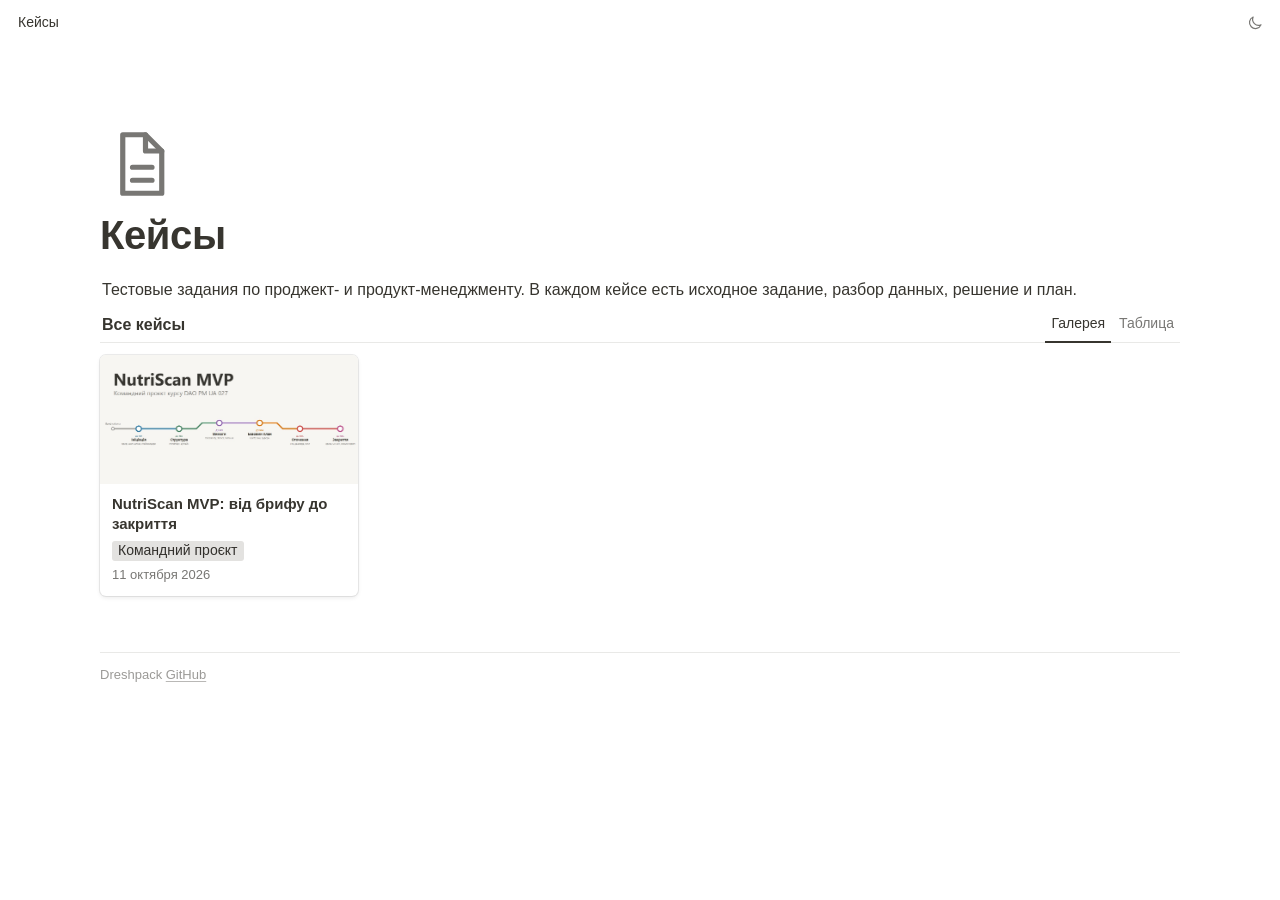
==== commit 64310d87: "NutriScan: ДЗ №6 «Криза й закриття», обкладинка й навігація Co-Authored-By: Claude Opus 5.5 <noreply" ====
--- a/index.html
+++ b/index.html
@@ -32,12 +32,12 @@
         </div>
       </div>
       <div data-view="gallery"><div class="gallery">
-<a class="gallery-card" href="nutriscan/"><div class="gallery-cover"><img src="nutriscan/img/og.jpg" alt="" loading="lazy"></div><div class="gallery-body"><div class="gallery-title">NutriScan MVP: від брифу до контролю виконання</div><div class="gallery-meta"><span class="tag" data-color="gray">Командний проєкт</span><span>11 октября 2026</span></div></div></a>
+<a class="gallery-card" href="nutriscan/"><div class="gallery-cover"><img src="nutriscan/img/og.jpg" alt="" loading="lazy"></div><div class="gallery-body"><div class="gallery-title">NutriScan MVP: від брифу до закриття</div><div class="gallery-meta"><span class="tag" data-color="gray">Командний проєкт</span><span>11 октября 2026</span></div></div></a>
       </div></div>
       <div data-view="table" hidden><div class="db"><div class="db-scroll"><table>
         <thead><tr><th>Кейс</th><th>Роль</th><th>Компания</th><th>Темы</th><th aria-sort="descending">Дата</th></tr></thead>
         <tbody>
-<tr><td class="title"><a href="nutriscan/">NutriScan MVP: від брифу до контролю виконання</a></td><td><span class="tag" data-color="gray">Командний проєкт</span></td><td>Курс DAO PM UA 027</td><td><span class="tag">Lean Canvas</span> <span class="tag">Traceability</span> <span class="tag">WBS і Gantt</span> <span class="tag">Roadmap</span> <span class="tag">Jira</span> </td><td data-value="20261011">11 октября 2026</td></tr>
+<tr><td class="title"><a href="nutriscan/">NutriScan MVP: від брифу до закриття</a></td><td><span class="tag" data-color="gray">Командний проєкт</span></td><td>Курс DAO PM UA 027</td><td><span class="tag">Lean Canvas</span> <span class="tag">Traceability</span> <span class="tag">WBS і Gantt</span> <span class="tag">Roadmap</span> <span class="tag">Jira</span> <span class="tag">Closure report</span> </td><td data-value="20261011">11 октября 2026</td></tr>
         </tbody></table></div><div class="db-foot"></div></div></div>
     </section>
     <footer class="page-foot">Dreshpack <a href="https://github.com/Dreshpack">GitHub</a></footer>
